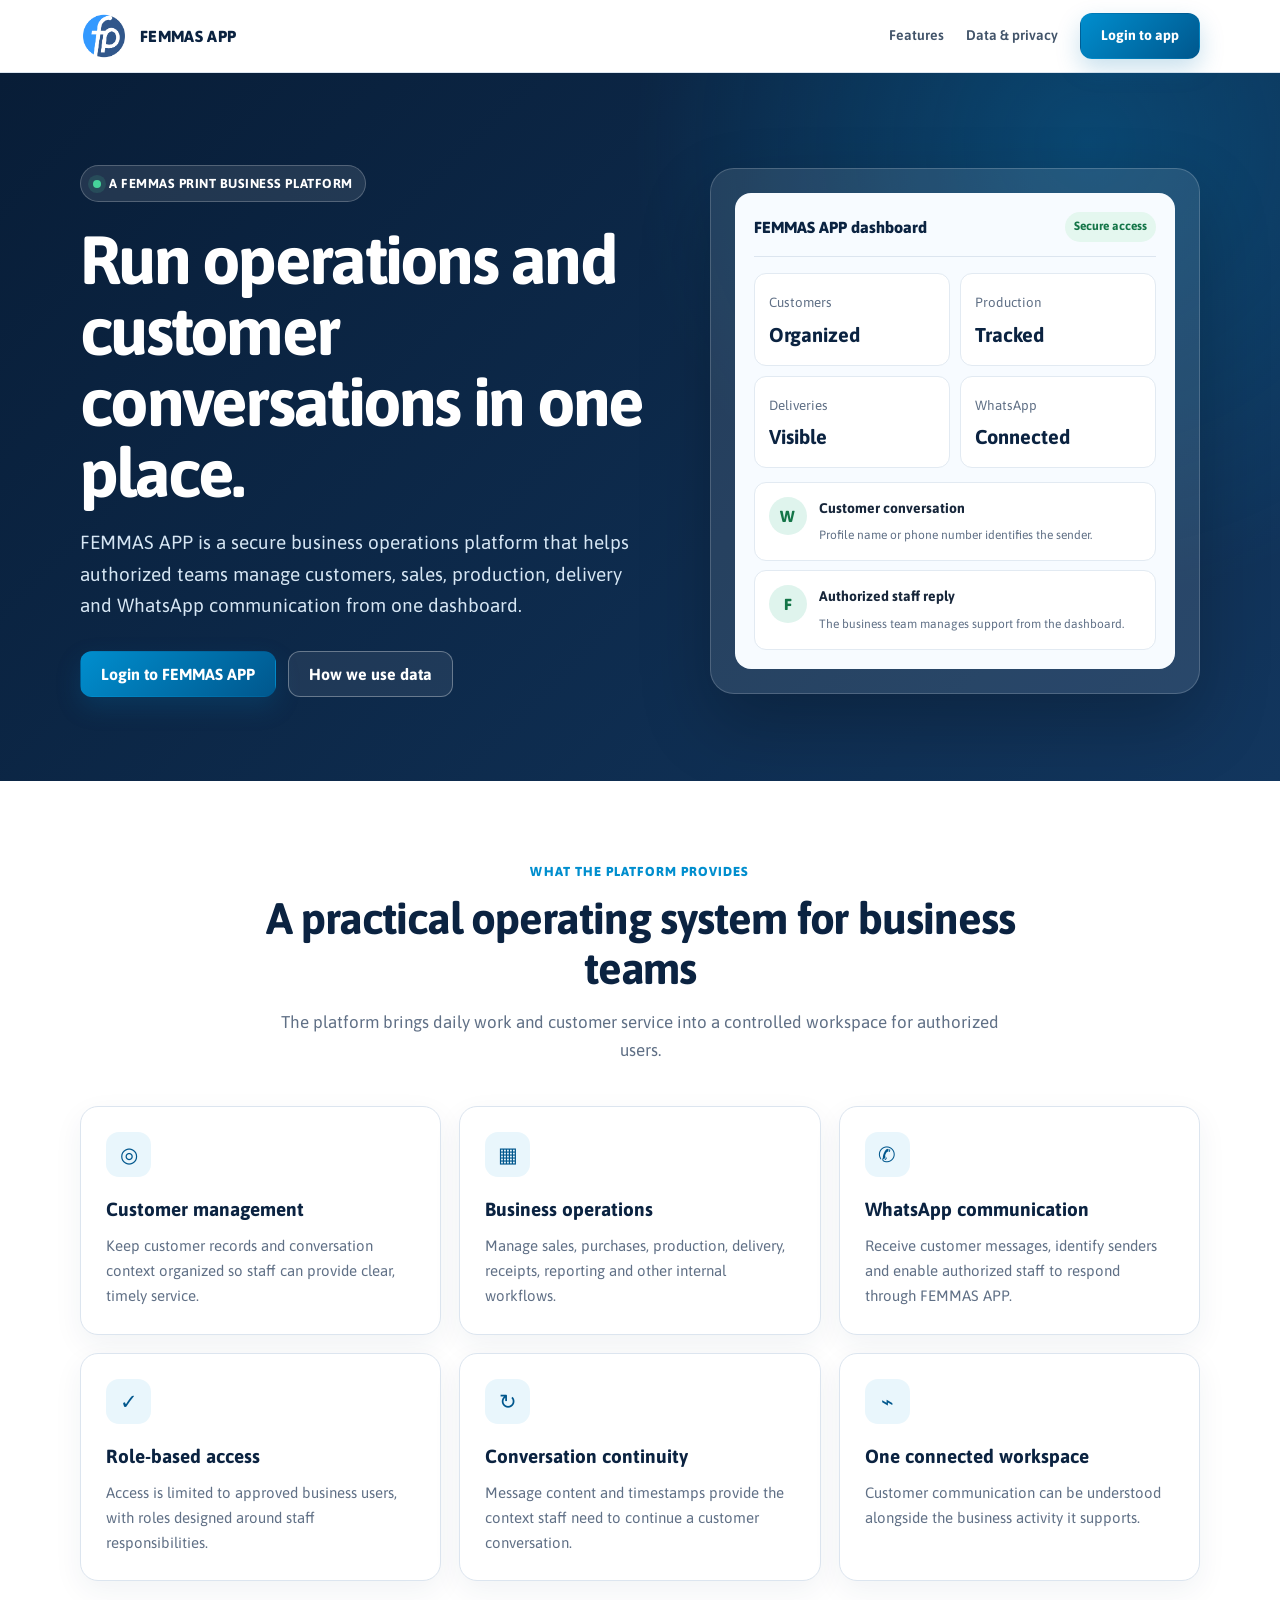
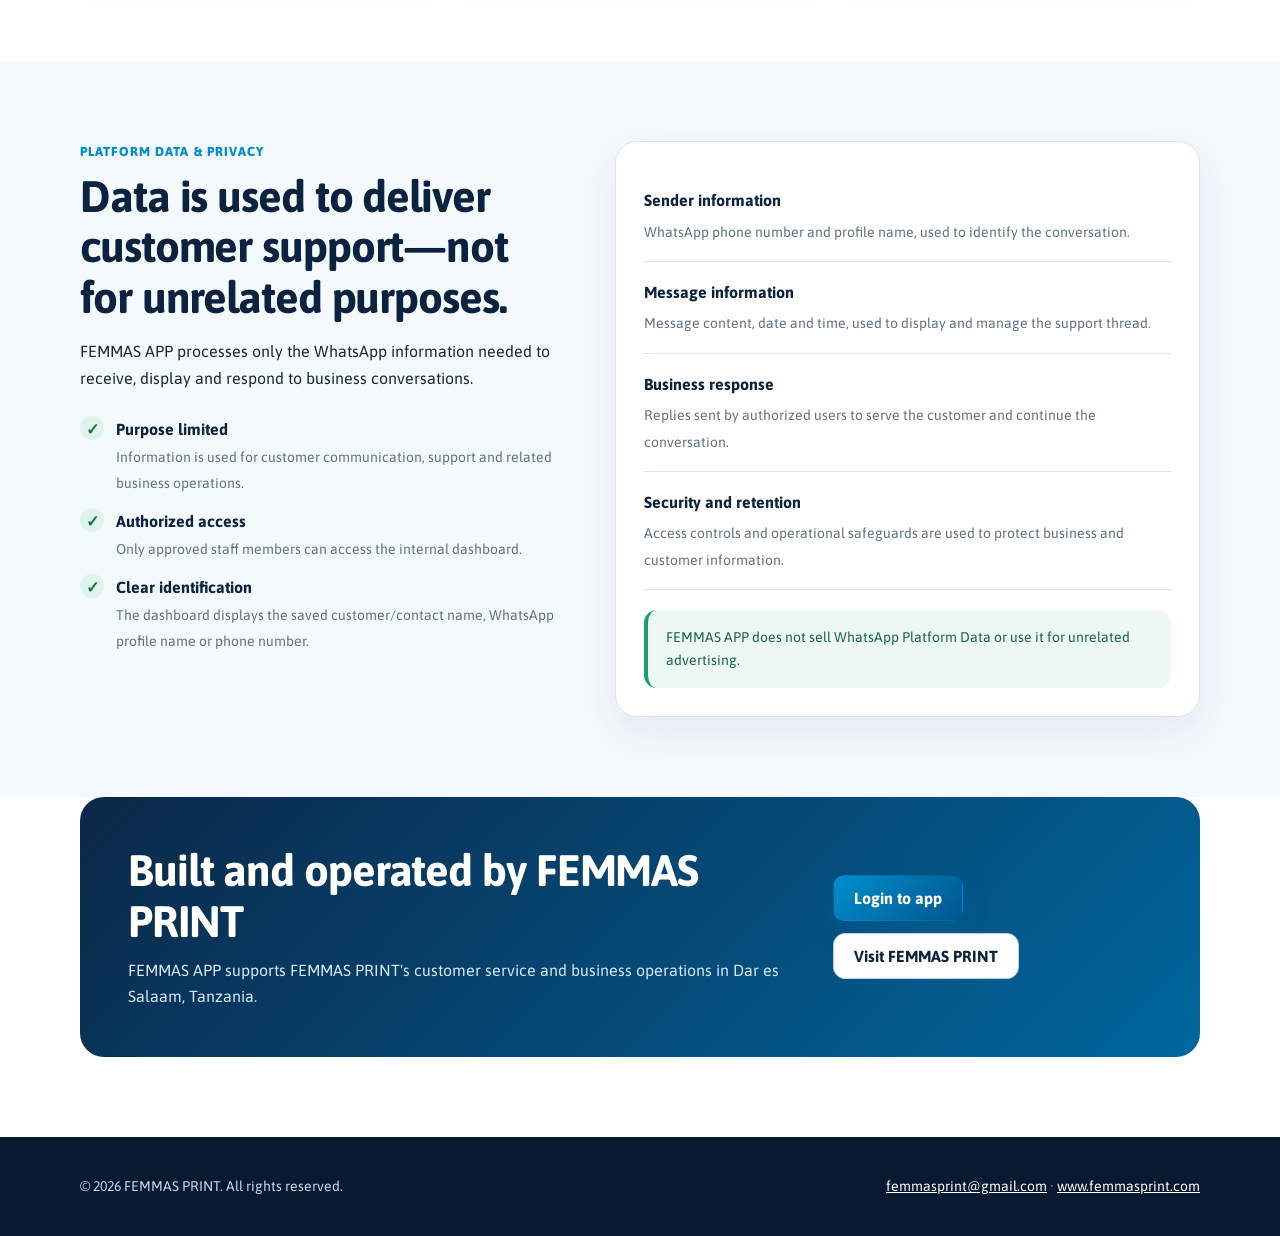
==== femmas-app.html @ 43b893a0 "Add public FEMMAS APP information page" ====
<!doctype html>
<html lang="en">
<head>
  <meta charset="utf-8">
  <meta name="viewport" content="width=device-width, initial-scale=1">
  <meta name="description" content="FEMMAS APP is a secure business operations and WhatsApp customer communication platform by FEMMAS PRINT.">
  <title>FEMMAS APP | Business Operations &amp; WhatsApp Communication</title>
  <link rel="preconnect" href="https://fonts.googleapis.com">
  <link rel="preconnect" href="https://fonts.gstatic.com" crossorigin>
  <link href="https://fonts.googleapis.com/css2?family=Asap:wght@400;500;600;700;800&amp;display=swap" rel="stylesheet">
  <style>
    :root{--navy:#0b2341;--blue:#008ece;--deep:#00578d;--green:#1f9d68;--ink:#17263a;--muted:#607086;--line:#dce5ef;--pale:#f4f9fd;--white:#fff}
    *{box-sizing:border-box}
    html{scroll-behavior:smooth}
    body{margin:0;font-family:Asap,Arial,sans-serif;color:var(--ink);background:var(--white);line-height:1.65}
    a{color:inherit}
    .wrap{width:min(1120px,calc(100% - 40px));margin:auto}
    header{position:sticky;top:0;z-index:20;background:rgba(255,255,255,.96);border-bottom:1px solid var(--line);backdrop-filter:blur(12px)}
    .nav{min-height:72px;display:flex;align-items:center;justify-content:space-between;gap:24px}
    .brand{display:flex;align-items:center;gap:12px;text-decoration:none;font-weight:800;color:var(--navy);letter-spacing:.02em}
    .brand img{width:48px;height:48px;object-fit:contain}
    .navlinks{display:flex;align-items:center;gap:22px;font-size:14px;font-weight:600}
    .navlinks a{text-decoration:none;color:#42546a}
    .button{display:inline-flex;align-items:center;justify-content:center;gap:9px;min-height:46px;padding:0 20px;border-radius:12px;text-decoration:none;font-weight:700;border:1px solid transparent;transition:.2s ease}
    .button.primary{background:linear-gradient(135deg,var(--blue),var(--deep));color:#fff;box-shadow:0 10px 25px rgba(0,114,171,.22)}
    .button.secondary{background:#fff;border-color:#bfd1e2;color:var(--navy)}
    .button:hover{transform:translateY(-1px)}
    .hero{background:radial-gradient(circle at 85% 10%,rgba(0,142,206,.28),transparent 36%),linear-gradient(135deg,#081d37,#12365e);color:#fff;padding:92px 0 84px;overflow:hidden}
    .hero-grid{display:grid;grid-template-columns:1.08fr .92fr;align-items:center;gap:54px}
    .eyebrow{display:inline-flex;align-items:center;gap:8px;padding:7px 12px;border-radius:999px;background:rgba(255,255,255,.1);border:1px solid rgba(255,255,255,.22);font-size:13px;font-weight:700;letter-spacing:.04em;text-transform:uppercase}
    .dot{width:8px;height:8px;background:#46d39a;border-radius:50%;box-shadow:0 0 0 5px rgba(70,211,154,.14)}
    h1{font-size:clamp(42px,6vw,68px);line-height:1.04;margin:22px 0 20px;letter-spacing:-.04em}
    .hero p{font-size:19px;color:#d6e6f4;max-width:690px;margin:0 0 30px}
    .actions{display:flex;flex-wrap:wrap;gap:12px}
    .hero .secondary{background:rgba(255,255,255,.08);border-color:rgba(255,255,255,.32);color:#fff}
    .panel{background:rgba(255,255,255,.1);border:1px solid rgba(255,255,255,.18);border-radius:24px;padding:24px;box-shadow:0 30px 70px rgba(0,0,0,.22)}
    .screen{background:#f7fbff;color:var(--ink);border-radius:16px;padding:19px;min-height:340px}
    .screen-top{display:flex;align-items:center;justify-content:space-between;border-bottom:1px solid var(--line);padding-bottom:14px;margin-bottom:16px}
    .screen-title{font-weight:800;color:var(--navy)}
    .status{font-size:12px;color:#147548;background:#e4f7ef;padding:5px 9px;border-radius:999px;font-weight:700}
    .metrics{display:grid;grid-template-columns:repeat(2,1fr);gap:10px;margin-bottom:14px}
    .metric,.conversation{background:#fff;border:1px solid #e2eaf2;border-radius:12px;padding:14px}
    .metric small{color:var(--muted)}
    .metric strong{display:block;color:var(--navy);font-size:20px;margin-top:3px}
    .conversation{display:flex;gap:12px;align-items:flex-start;margin-top:9px}
    .avatar{width:38px;height:38px;border-radius:50%;display:grid;place-items:center;background:#dff4ed;color:#147548;font-weight:800;flex:0 0 38px}
    .conversation b{display:block;font-size:14px}.conversation span{font-size:12px;color:var(--muted)}
    section{padding:80px 0}
    .section-head{max-width:760px;margin:0 auto 42px;text-align:center}
    .kicker{color:var(--blue);font-weight:800;text-transform:uppercase;letter-spacing:.08em;font-size:13px}
    h2{font-size:clamp(30px,4vw,44px);line-height:1.15;margin:10px 0 14px;color:var(--navy);letter-spacing:-.025em}
    .section-head p{color:var(--muted);font-size:17px;margin:0}
    .cards{display:grid;grid-template-columns:repeat(3,1fr);gap:18px}
    .card{border:1px solid var(--line);border-radius:18px;padding:25px;background:#fff;box-shadow:0 10px 30px rgba(20,52,84,.06)}
    .icon{width:45px;height:45px;border-radius:13px;background:#e9f6fc;color:var(--deep);display:grid;place-items:center;font-size:21px;margin-bottom:17px}
    .card h3{margin:0 0 9px;color:var(--navy);font-size:19px}.card p{margin:0;color:var(--muted);font-size:15px}
    .tint{background:var(--pale)}
    .split{display:grid;grid-template-columns:.9fr 1.1fr;gap:56px;align-items:start}
    .split h2{margin-top:8px}
    .list{display:grid;gap:13px;margin-top:25px}
    .item{display:flex;gap:12px;align-items:flex-start}
    .check{width:24px;height:24px;border-radius:50%;background:#def4eb;color:#147548;display:grid;place-items:center;font-weight:900;flex:0 0 24px}
    .item b{display:block;color:var(--navy)}.item span{color:var(--muted);font-size:14px}
    .data-box{background:#fff;border:1px solid var(--line);border-radius:22px;padding:28px;box-shadow:0 15px 40px rgba(20,52,84,.08)}
    .data-row{padding:17px 0;border-bottom:1px solid var(--line)}.data-row:last-child{border-bottom:0}
    .data-row b{color:var(--navy);display:block;margin-bottom:4px}.data-row span{color:var(--muted);font-size:14px}
    .notice{margin-top:20px;padding:16px 18px;border-radius:13px;background:#edf8f4;color:#176342;border-left:4px solid var(--green);font-size:14px}
    .cta{padding:0 0 80px}.cta-inner{border-radius:24px;padding:48px;background:linear-gradient(135deg,#0b2748,#00679f);color:#fff;display:flex;align-items:center;justify-content:space-between;gap:30px}
    .cta h2{color:#fff;margin:0 0 10px}.cta p{margin:0;color:#d7e9f5;max-width:660px}
    footer{background:#071a31;color:#c9d9e7;padding:38px 0}.foot{display:flex;align-items:center;justify-content:space-between;gap:20px;font-size:14px}.foot a{color:#fff}
    @media(max-width:880px){.hero-grid,.split{grid-template-columns:1fr}.panel{max-width:620px}.cards{grid-template-columns:1fr 1fr}.navlinks>a:not(.button){display:none}.cta-inner{align-items:flex-start;flex-direction:column}}
    @media(max-width:600px){.wrap{width:min(100% - 28px,1120px)}.hero{padding:66px 0}.cards{grid-template-columns:1fr}.metrics{grid-template-columns:1fr}.nav{min-height:64px}.brand span{font-size:14px}.navlinks{gap:8px}.navlinks .button{padding:0 13px;min-height:40px;font-size:13px}.panel{padding:12px}.screen{padding:14px;min-height:0}section{padding:62px 0}.cta-inner{padding:30px 24px}.foot{align-items:flex-start;flex-direction:column}}
  </style>
</head>
<body>
  <header>
    <div class="wrap nav">
      <a class="brand" href="https://www.femmasprint.com/" aria-label="FEMMAS PRINT home">
        <img src="./femmas-logo-03-mqrt99vq.png" alt="FEMMAS PRINT logo">
        <span>FEMMAS APP</span>
      </a>
      <nav class="navlinks" aria-label="Main navigation">
        <a href="#features">Features</a>
        <a href="#data">Data &amp; privacy</a>
        <a class="button primary" href="https://app.femmasprint.com/">Login to app</a>
      </nav>
    </div>
  </header>

  <main>
    <section class="hero">
      <div class="wrap hero-grid">
        <div>
          <div class="eyebrow"><span class="dot"></span> A FEMMAS PRINT business platform</div>
          <h1>Run operations and customer conversations in one place.</h1>
          <p>FEMMAS APP is a secure business operations platform that helps authorized teams manage customers, sales, production, delivery and WhatsApp communication from one dashboard.</p>
          <div class="actions">
            <a class="button primary" href="https://app.femmasprint.com/">Login to FEMMAS APP</a>
            <a class="button secondary" href="#data">How we use data</a>
          </div>
        </div>
        <div class="panel" aria-label="Illustration of the FEMMAS APP dashboard">
          <div class="screen">
            <div class="screen-top"><span class="screen-title">FEMMAS APP dashboard</span><span class="status">Secure access</span></div>
            <div class="metrics">
              <div class="metric"><small>Customers</small><strong>Organized</strong></div>
              <div class="metric"><small>Production</small><strong>Tracked</strong></div>
              <div class="metric"><small>Deliveries</small><strong>Visible</strong></div>
              <div class="metric"><small>WhatsApp</small><strong>Connected</strong></div>
            </div>
            <div class="conversation"><div class="avatar">W</div><div><b>Customer conversation</b><span>Profile name or phone number identifies the sender.</span></div></div>
            <div class="conversation"><div class="avatar">F</div><div><b>Authorized staff reply</b><span>The business team manages support from the dashboard.</span></div></div>
          </div>
        </div>
      </div>
    </section>

    <section id="features">
      <div class="wrap">
        <div class="section-head">
          <div class="kicker">What the platform provides</div>
          <h2>A practical operating system for business teams</h2>
          <p>The platform brings daily work and customer service into a controlled workspace for authorized users.</p>
        </div>
        <div class="cards">
          <article class="card"><div class="icon">◎</div><h3>Customer management</h3><p>Keep customer records and conversation context organized so staff can provide clear, timely service.</p></article>
          <article class="card"><div class="icon">▦</div><h3>Business operations</h3><p>Manage sales, purchases, production, delivery, receipts, reporting and other internal workflows.</p></article>
          <article class="card"><div class="icon">✆</div><h3>WhatsApp communication</h3><p>Receive customer messages, identify senders and enable authorized staff to respond through FEMMAS APP.</p></article>
          <article class="card"><div class="icon">✓</div><h3>Role-based access</h3><p>Access is limited to approved business users, with roles designed around staff responsibilities.</p></article>
          <article class="card"><div class="icon">↻</div><h3>Conversation continuity</h3><p>Message content and timestamps provide the context staff need to continue a customer conversation.</p></article>
          <article class="card"><div class="icon">⌁</div><h3>One connected workspace</h3><p>Customer communication can be understood alongside the business activity it supports.</p></article>
        </div>
      </div>
    </section>

    <section class="tint" id="data">
      <div class="wrap split">
        <div>
          <div class="kicker">Platform data &amp; privacy</div>
          <h2>Data is used to deliver customer support—not for unrelated purposes.</h2>
          <p>FEMMAS APP processes only the WhatsApp information needed to receive, display and respond to business conversations.</p>
          <div class="list">
            <div class="item"><div class="check">✓</div><div><b>Purpose limited</b><span>Information is used for customer communication, support and related business operations.</span></div></div>
            <div class="item"><div class="check">✓</div><div><b>Authorized access</b><span>Only approved staff members can access the internal dashboard.</span></div></div>
            <div class="item"><div class="check">✓</div><div><b>Clear identification</b><span>The dashboard displays the saved customer/contact name, WhatsApp profile name or phone number.</span></div></div>
          </div>
        </div>
        <div class="data-box">
          <div class="data-row"><b>Sender information</b><span>WhatsApp phone number and profile name, used to identify the conversation.</span></div>
          <div class="data-row"><b>Message information</b><span>Message content, date and time, used to display and manage the support thread.</span></div>
          <div class="data-row"><b>Business response</b><span>Replies sent by authorized users to serve the customer and continue the conversation.</span></div>
          <div class="data-row"><b>Security and retention</b><span>Access controls and operational safeguards are used to protect business and customer information.</span></div>
          <div class="notice">FEMMAS APP does not sell WhatsApp Platform Data or use it for unrelated advertising.</div>
        </div>
      </div>
    </section>

    <section class="cta">
      <div class="wrap cta-inner">
        <div><h2>Built and operated by FEMMAS PRINT</h2><p>FEMMAS APP supports FEMMAS PRINT's customer service and business operations in Dar es Salaam, Tanzania.</p></div>
        <div class="actions"><a class="button primary" href="https://app.femmasprint.com/">Login to app</a><a class="button secondary" href="https://www.femmasprint.com/">Visit FEMMAS PRINT</a></div>
      </div>
    </section>
  </main>

  <footer>
    <div class="wrap foot"><span>© 2026 FEMMAS PRINT. All rights reserved.</span><span><a href="mailto:femmasprint@gmail.com">femmasprint@gmail.com</a> · <a href="https://www.femmasprint.com/">www.femmasprint.com</a></span></div>
  </footer>
</body>
</html>
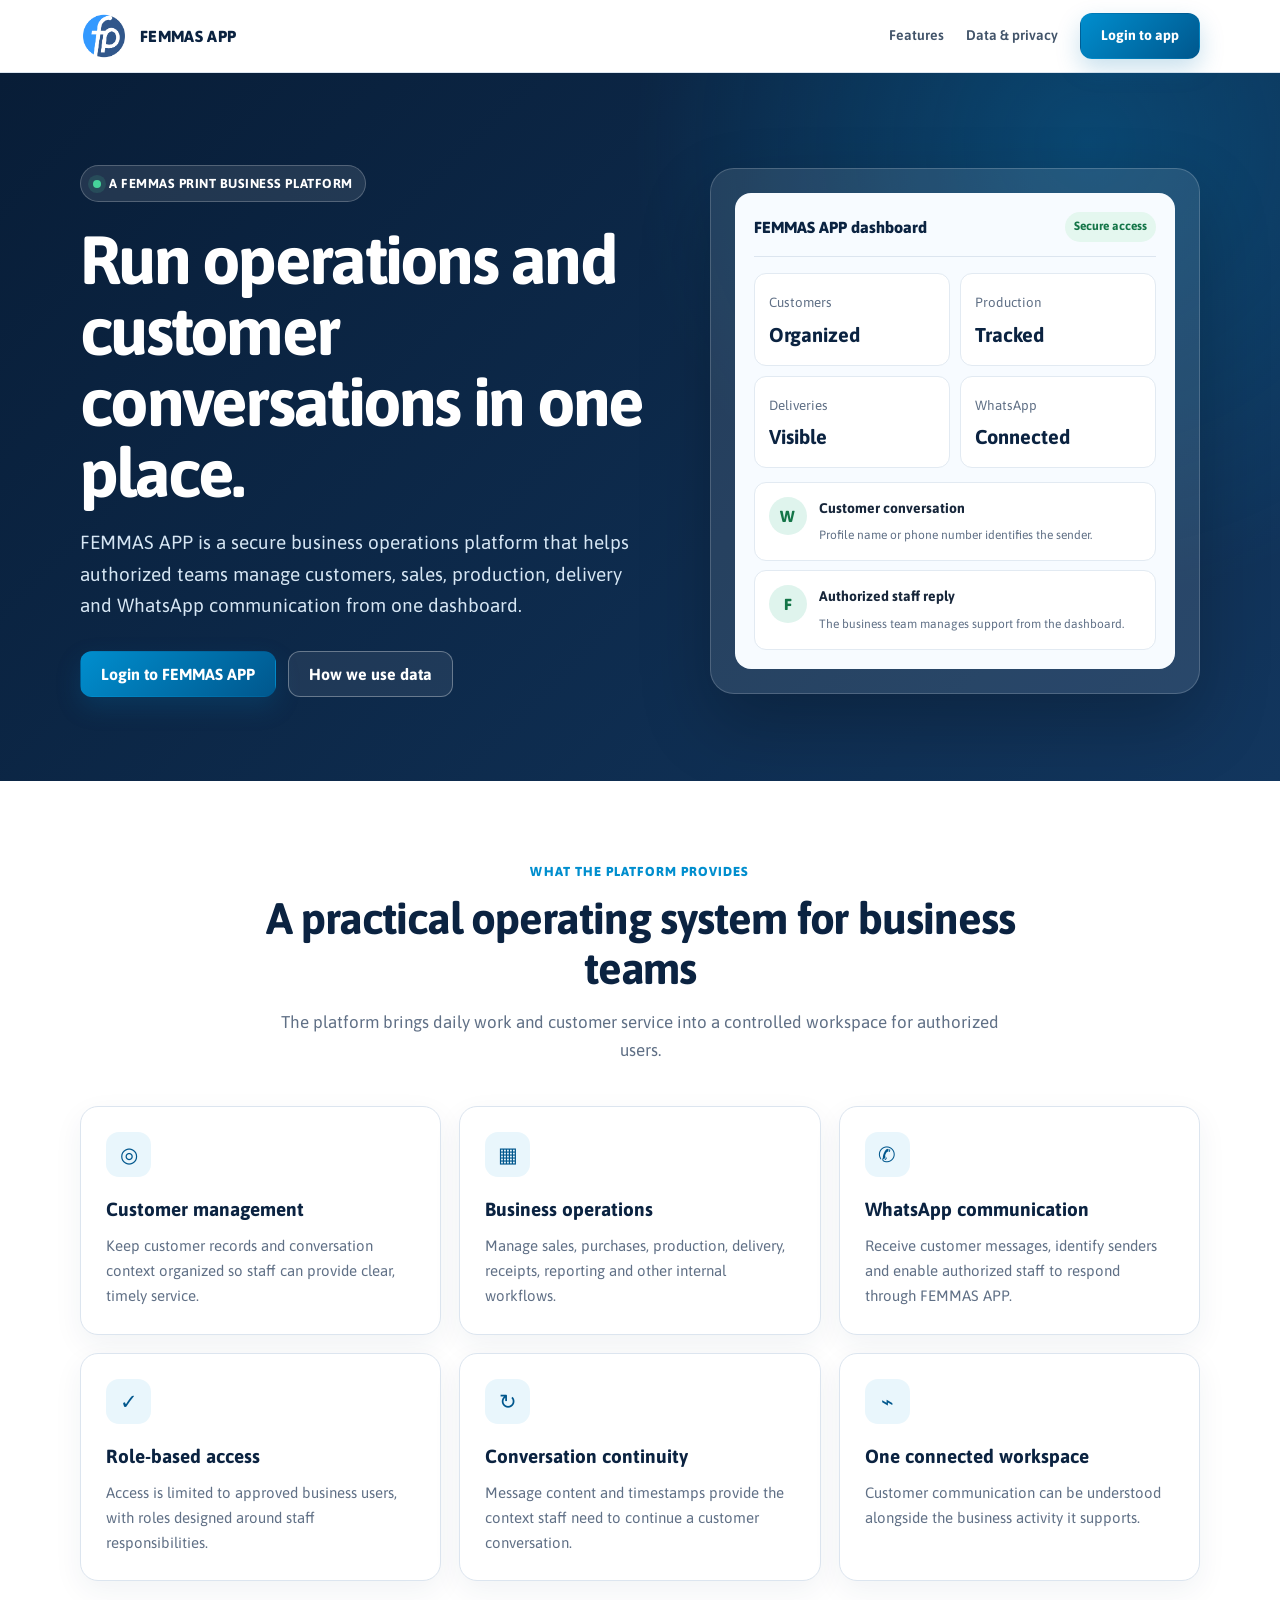
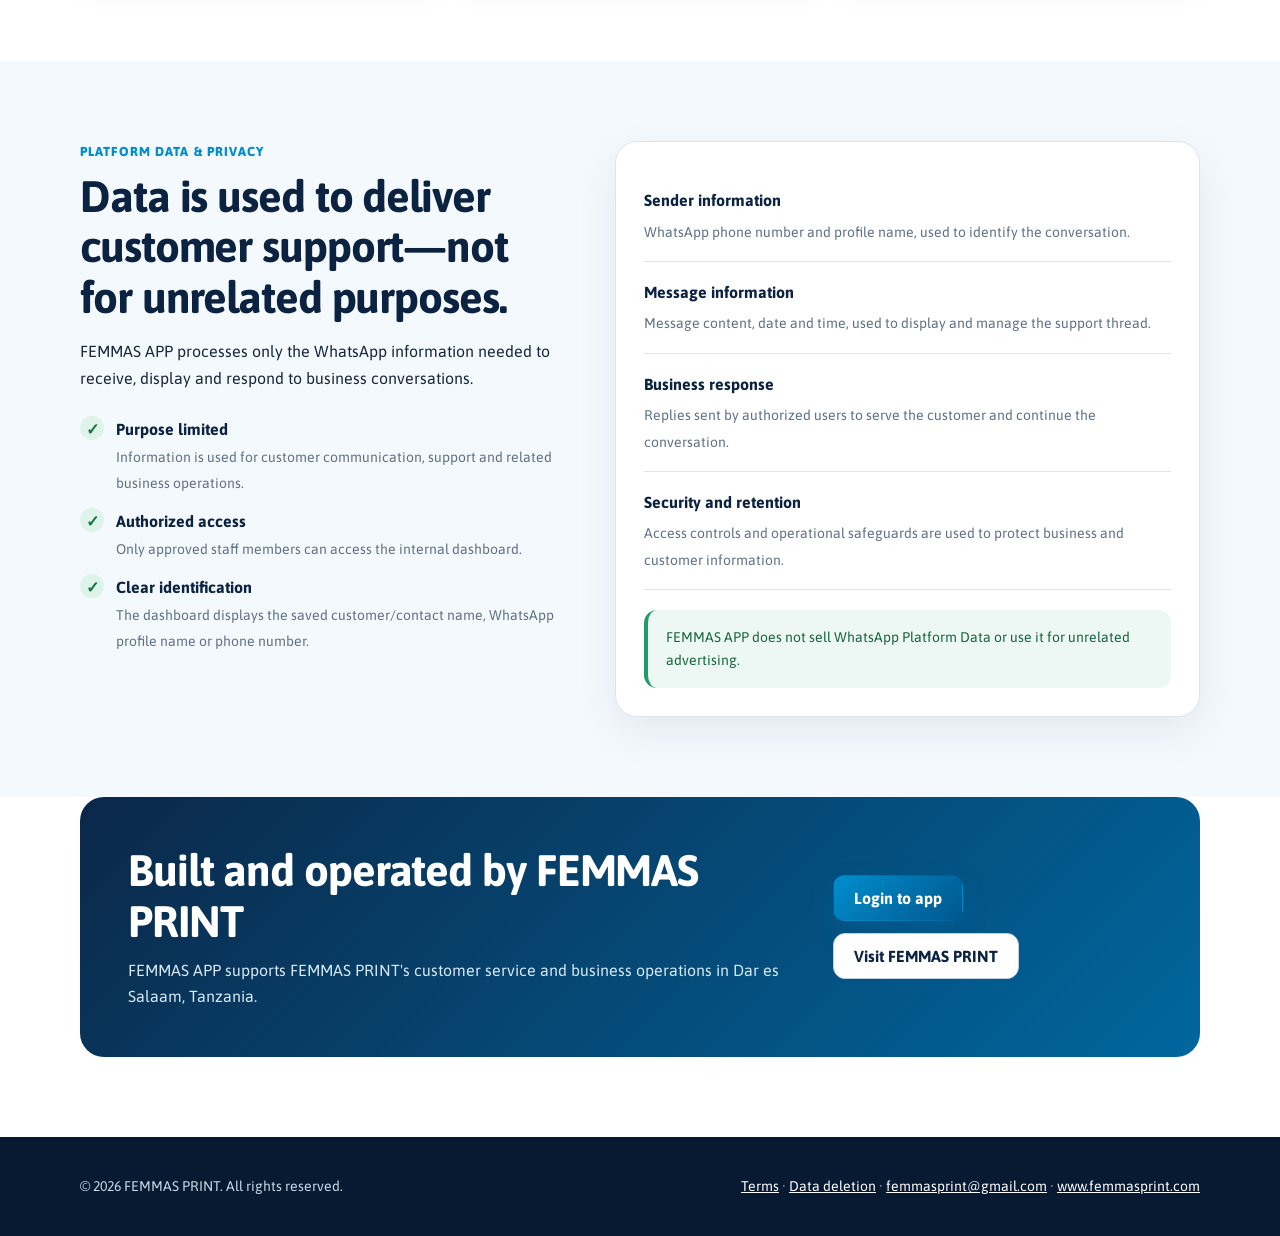
==== commit bd55a53c: "Add FEMMAS APP review compliance pages and icon" ====
--- a/femmas-app.html
+++ b/femmas-app.html
@@ -164,7 +164,7 @@
   </main>
 
   <footer>
-    <div class="wrap foot"><span>© 2026 FEMMAS PRINT. All rights reserved.</span><span><a href="mailto:femmasprint@gmail.com">femmasprint@gmail.com</a> · <a href="https://www.femmasprint.com/">www.femmasprint.com</a></span></div>
+    <div class="wrap foot"><span>© 2026 FEMMAS PRINT. All rights reserved.</span><span><a href="./terms">Terms</a> · <a href="./data-deletion">Data deletion</a> · <a href="mailto:femmasprint@gmail.com">femmasprint@gmail.com</a> · <a href="https://www.femmasprint.com/">www.femmasprint.com</a></span></div>
   </footer>
 </body>
 </html>
